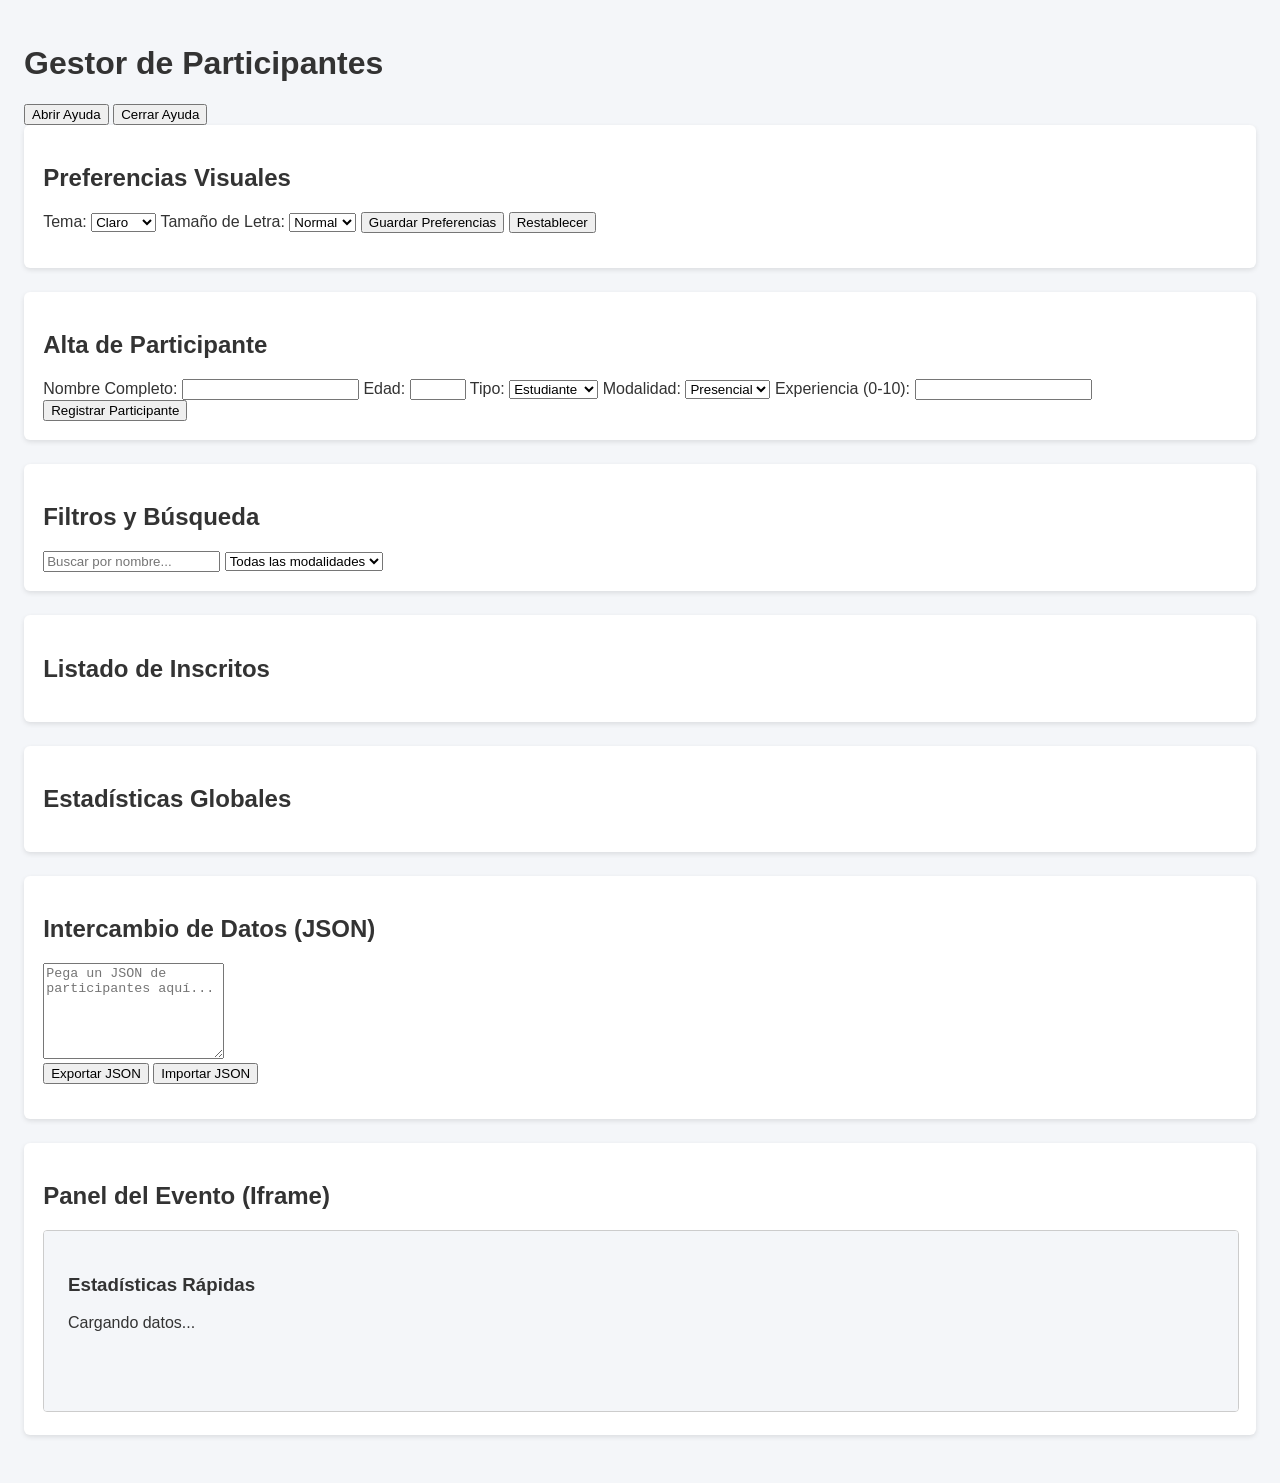
==== index.html @ df5b06c6 "construir estructura principal con formulario, listado, stats e iframe" ====
<!doctype html>
    <html lang="es">
    <head>
    <meta charset="utf-8">
    <meta name="viewport" content="width=device-width, initial-scale=1.0">
    <title>Gestor de Participantes - UD1</title>
    <link rel="stylesheet" href="css/estilos.css">
    <script src="js/logica.js" defer></script>
    <script src="js/cookies.js" defer></script>
    <script src="js/preferencias.js" defer></script>
    <script src="js/app.js" defer></script>
    </head>
    <body>
    <header>
        <h1>Gestor de Participantes</h1>
        <nav>
        <button id="btn-ayuda" type="button">Abrir Ayuda</button>
        <button id="btn-cerrar-ayuda" type="button">Cerrar Ayuda</button>
        </nav>
    </header>

    <main>
        <section class="caja-seccion">
        <h2>Preferencias Visuales</h2>
        <form id="form-preferencias">
            <label for="select-tema">Tema:</label>
            <select id="select-tema">
            <option value="claro">Claro</option>
            <option value="oscuro">Oscuro</option>
            </select>

            <label for="select-tamano">Tamaño de Letra:</label>
            <select id="select-tamano">
            <option value="normal">Normal</option>
            <option value="grande">Grande</option>
            </select>

            <button type="submit">Guardar Preferencias</button>
            <button id="btn-restablecer-pref" type="button">Restablecer</button>
        </form>
        <p id="msg-preferencias" role="status"></p>
        </section>

        <section class="caja-seccion">
        <h2>Alta de Participante</h2>
        <form id="form-alta" novalidate>
            <label for="nombre">Nombre Completo:</label>
            <input id="nombre" name="nombre" required>

            <label for="edad">Edad:</label>
            <input id="edad" type="number" name="edad" min="0" max="120" required>

            <label for="tipo">Tipo:</label>
            <select id="tipo" name="tipo">
            <option value="estudiante">Estudiante</option>
            <option value="profesional">Profesional</option>
            <option value="invitado">Invitado</option>
            </select>

            <label for="modalidad">Modalidad:</label>
            <select id="modalidad" name="modalidad">
            <option value="presencial">Presencial</option>
            <option value="online">Online</option>
            </select>

            <label for="experiencia">Experiencia (0-10):</label>
            <input id="experiencia" type="number" step="0.1" name="experiencia" required>

            <button type="submit">Registrar Participante</button>
        </form>
        <div id="errores-alta" class="mensajes-error" role="alert"></div>
        </section>

        <section class="caja-seccion">
        <h2>Filtros y Búsqueda</h2>
        <input id="busqueda-nombre" placeholder="Buscar por nombre...">
        <select id="filtro-modalidad">
            <option value="todas">Todas las modalidades</option>
            <option value="presencial">Presencial</option>
            <option value="online">Online</option>
        </select>
        </section>

        <section class="caja-seccion">
        <h2>Listado de Inscritos</h2>
        <div id="contenedor-tarjetas"></div>
        <p id="msg-sin-coincidencias" class="oculto">No se encontraron participantes con los filtros seleccionados.</p>
        </section>

        <section class="caja-seccion">
        <h2>Estadísticas Globales</h2>
        <div id="panel-stats"></div>
        </section>

        <section class="caja-seccion">
        <h2>Intercambio de Datos (JSON)</h2>
        <textarea id="json-area" rows="6" placeholder="Pega un JSON de participantes aquí..."></textarea>
        <div>
            <button id="btn-exportar" type="button">Exportar JSON</button>
            <button id="btn-importar" type="button">Importar JSON</button>
        </div>
        <p id="msg-json-estado" role="status"></p>
        </section>

        <section class="caja-seccion">
        <h2>Panel del Evento (Iframe)</h2>
        <iframe id="iframe-panel" src="panel.html" title="Panel de Resumen del Evento"></iframe>
        </section>
    </main>
    </body>
    </html>
---- css/estilos.css ----
body {
    font-family: Arial, sans-serif;
    margin: 0;
    padding: 1.5rem;
    background-color: #f4f6f9;
    color: #333;
    transition: background-color 0.3s, color 0.3s;
    }

    body.oscuro {
    background-color: #1e1e1e;
    color: #f0f0f0;
    }

    body.grande {
    font-size: 1.2rem;
    }

    .caja-seccion {
    background: #ffffff;
    padding: 1.2rem;
    margin-bottom: 1.5rem;
    border-radius: 6px;
    box-shadow: 0 2px 5px rgba(0,0,0,0.1);
    }

    body.oscuro .caja-seccion {
    background: #2a2a2a;
    box-shadow: 0 2px 5px rgba(255,255,255,0.05);
    }

    .tarjeta-participante {
    border: 1px solid #ccc;
    padding: 1rem;
    margin-bottom: 0.8rem;
    border-radius: 4px;
    }

    .tarjeta-participante.menor-edad {
    border-left: 6px solid #e67e22;
    }

    .tarjeta-participante.mayor-edad {
    border-left: 6px solid #2ecc71;
    }

    .mensajes-error, .error {
    color: #e74c3c;
    font-weight: bold;
    }

    .exito {
    color: #2ecc71;
    font-weight: bold;
    }

    .oculto {
    display: none;
    }

    iframe {
    width: 100%;
    height: 180px;
    border: 1px solid #ccc;
    border-radius: 4px;
    }
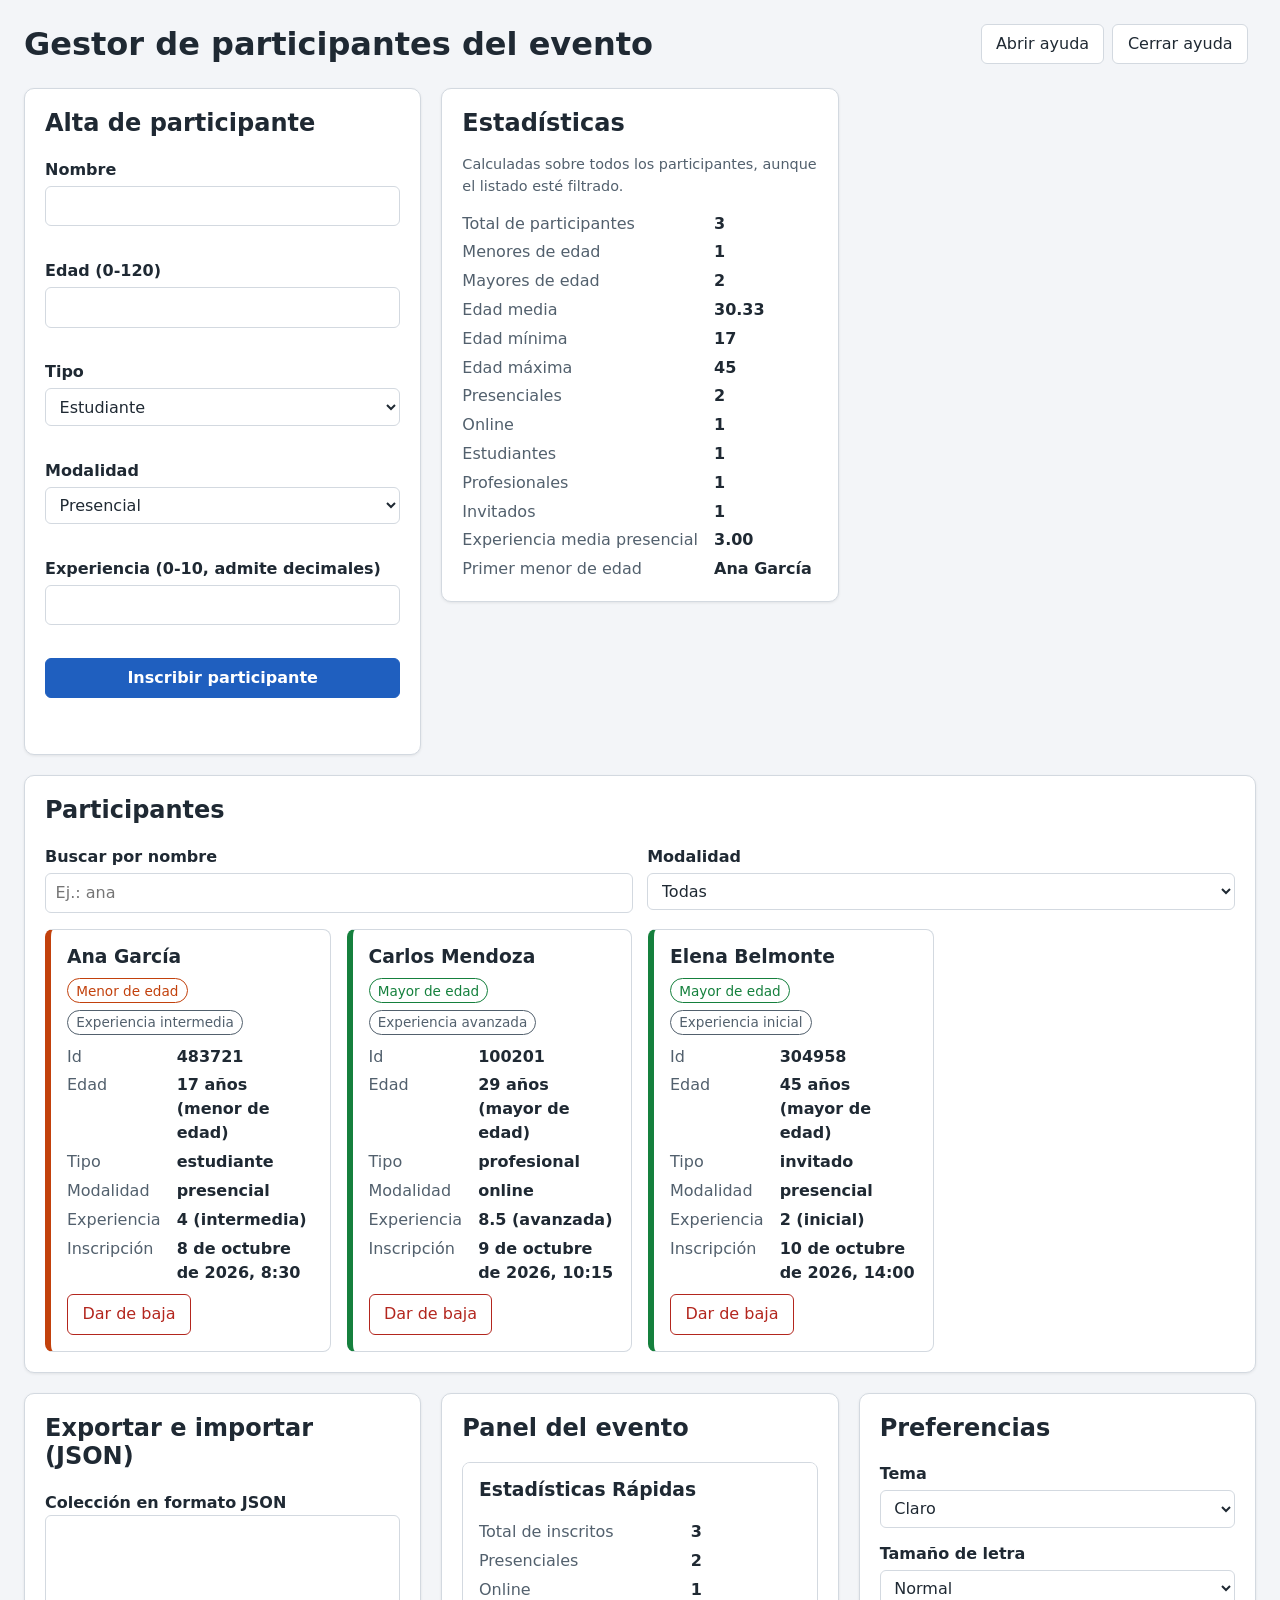
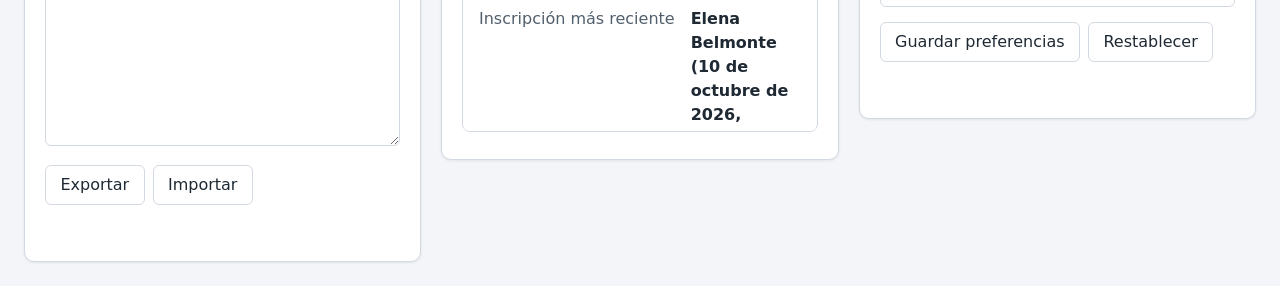
==== commit e1b52651: "Update index.html" ====
--- a/index.html
+++ b/index.html
@@ -1,111 +1,140 @@
-    <!doctype html>
-    <html lang="es">
-    <head>
-    <meta charset="utf-8">
-    <meta name="viewport" content="width=device-width, initial-scale=1.0">
-    <title>Gestor de Participantes - UD1</title>
-    <link rel="stylesheet" href="css/estilos.css">
-    <script src="js/logica.js" defer></script>
-    <script src="js/cookies.js" defer></script>
-    <script src="js/preferencias.js" defer></script>
-    <script src="js/app.js" defer></script>
-    </head>
-    <body>
-    <header>
-        <h1>Gestor de Participantes</h1>
-        <nav>
-        <button id="btn-ayuda" type="button">Abrir Ayuda</button>
-        <button id="btn-cerrar-ayuda" type="button">Cerrar Ayuda</button>
-        </nav>
-    </header>
+<!doctype html>
+<html lang="es">
+<head>
+  <meta charset="utf-8">
+  <link rel="icon" href="data:,">
+  <meta name="viewport" content="width=device-width, initial-scale=1">
+  <title>Gestor de participantes del evento</title>
+  <link rel="stylesheet" href="css/estilos.css">
+  <!-- defer: se descargan en paralelo y se ejecutan en este orden cuando el DOM ya está construido -->
+  <script src="js/logica.js" defer></script>
+  <script src="js/cookies.js" defer></script>
+  <script src="js/preferencias.js" defer></script>
+  <script src="js/app.js" defer></script>
+</head>
+<body>
+  <header class="cabecera">
+    <h1>Gestor de participantes del evento</h1>
+    <nav class="acciones-ayuda" aria-label="Ayuda">
+      <button id="btn-ayuda" type="button">Abrir ayuda</button>
+      <button id="btn-cerrar-ayuda" type="button">Cerrar ayuda</button>
+      <p id="msg-ayuda" class="mensaje" role="status" aria-live="polite"></p>
+    </nav>
+  </header>
 
-    <main>
-        <section class="caja-seccion">
-        <h2>Preferencias Visuales</h2>
-        <form id="form-preferencias">
-            <label for="select-tema">Tema:</label>
-            <select id="select-tema">
-            <option value="claro">Claro</option>
-            <option value="oscuro">Oscuro</option>
-            </select>
+  <main class="rejilla">
+    <section class="caja" aria-labelledby="titulo-alta">
+      <h2 id="titulo-alta">Alta de participante</h2>
+      <form id="form-alta" novalidate>
+        <div class="campo">
+          <label for="nombre">Nombre</label>
+          <input id="nombre" name="nombre" type="text" autocomplete="name" maxlength="80">
+          <span class="error-campo" data-error-de="nombre"></span>
+        </div>
 
-            <label for="select-tamano">Tamaño de Letra:</label>
-            <select id="select-tamano">
-            <option value="normal">Normal</option>
-            <option value="grande">Grande</option>
-            </select>
+        <div class="campo">
+          <label for="edad">Edad (0-120)</label>
+          <input id="edad" name="edad" type="text" inputmode="numeric">
+          <span class="error-campo" data-error-de="edad"></span>
+        </div>
 
-            <button type="submit">Guardar Preferencias</button>
-            <button id="btn-restablecer-pref" type="button">Restablecer</button>
-        </form>
-        <p id="msg-preferencias" role="status"></p>
-        </section>
-
-        <section class="caja-seccion">
-        <h2>Alta de Participante</h2>
-        <form id="form-alta" novalidate>
-            <label for="nombre">Nombre Completo:</label>
-            <input id="nombre" name="nombre" required>
-
-            <label for="edad">Edad:</label>
-            <input id="edad" type="number" name="edad" min="0" max="120" required>
-
-            <label for="tipo">Tipo:</label>
-            <select id="tipo" name="tipo">
+        <div class="campo">
+          <label for="tipo">Tipo</label>
+          <select id="tipo" name="tipo">
             <option value="estudiante">Estudiante</option>
             <option value="profesional">Profesional</option>
             <option value="invitado">Invitado</option>
-            </select>
+          </select>
+          <span class="error-campo" data-error-de="tipo"></span>
+        </div>
 
-            <label for="modalidad">Modalidad:</label>
-            <select id="modalidad" name="modalidad">
+        <div class="campo">
+          <label for="modalidad">Modalidad</label>
+          <select id="modalidad" name="modalidad">
             <option value="presencial">Presencial</option>
             <option value="online">Online</option>
-            </select>
+          </select>
+          <span class="error-campo" data-error-de="modalidad"></span>
+        </div>
 
-            <label for="experiencia">Experiencia (0-10):</label>
-            <input id="experiencia" type="number" step="0.1" name="experiencia" required>
+        <div class="campo">
+          <label for="experiencia">Experiencia (0-10, admite decimales)</label>
+          <input id="experiencia" name="experiencia" type="text" inputmode="decimal">
+          <span class="error-campo" data-error-de="experiencia"></span>
+        </div>
 
-            <button type="submit">Registrar Participante</button>
-        </form>
-        <div id="errores-alta" class="mensajes-error" role="alert"></div>
-        </section>
+        <button type="submit" class="principal">Inscribir participante</button>
+      </form>
+      <div id="resumen-errores" class="resumen-errores oculto" role="alert"></div>
+      <p id="msg-alta" class="mensaje" role="status" aria-live="polite"></p>
+    </section>
 
-        <section class="caja-seccion">
-        <h2>Filtros y Búsqueda</h2>
-        <input id="busqueda-nombre" placeholder="Buscar por nombre...">
-        <select id="filtro-modalidad">
-            <option value="todas">Todas las modalidades</option>
+    <section class="caja" aria-labelledby="titulo-estadisticas">
+      <h2 id="titulo-estadisticas">Estadísticas</h2>
+      <p class="nota">Calculadas sobre todos los participantes, aunque el listado esté filtrado.</p>
+      <dl id="panel-estadisticas" class="lista-datos"></dl>
+    </section>
+
+    <section class="caja ancha" aria-labelledby="titulo-listado">
+      <h2 id="titulo-listado">Participantes</h2>
+      <div class="filtros">
+        <div class="campo">
+          <label for="busqueda-nombre">Buscar por nombre</label>
+          <input id="busqueda-nombre" type="search" placeholder="Ej.: ana">
+        </div>
+        <div class="campo">
+          <label for="filtro-modalidad">Modalidad</label>
+          <select id="filtro-modalidad">
+            <option value="todas">Todas</option>
             <option value="presencial">Presencial</option>
             <option value="online">Online</option>
-        </select>
-        </section>
+          </select>
+        </div>
+      </div>
+      <p id="msg-listado" class="aviso oculto" role="status"></p>
+      <div id="contenedor-tarjetas" class="tarjetas"></div>
+    </section>
 
-        <section class="caja-seccion">
-        <h2>Listado de Inscritos</h2>
-        <div id="contenedor-tarjetas"></div>
-        <p id="msg-sin-coincidencias" class="oculto">No se encontraron participantes con los filtros seleccionados.</p>
-        </section>
+    <section class="caja" aria-labelledby="titulo-json">
+      <h2 id="titulo-json">Exportar e importar (JSON)</h2>
+      <label for="json-area">Colección en formato JSON</label>
+      <textarea id="json-area" rows="10" spellcheck="false"></textarea>
+      <div class="botones">
+        <button id="btn-exportar" type="button">Exportar</button>
+        <button id="btn-importar" type="button">Importar</button>
+      </div>
+      <p id="msg-json" class="mensaje" role="status" aria-live="polite"></p>
+    </section>
 
-        <section class="caja-seccion">
-        <h2>Estadísticas Globales</h2>
-        <div id="panel-stats"></div>
-        </section>
+    <section class="caja" aria-labelledby="titulo-panel">
+      <h2 id="titulo-panel">Panel del evento</h2>
+      <iframe id="iframe-panel" src="panel.html" title="Panel resumen del evento: total de inscritos, modalidades y última inscripción"></iframe>
+    </section>
 
-        <section class="caja-seccion">
-        <h2>Intercambio de Datos (JSON)</h2>
-        <textarea id="json-area" rows="6" placeholder="Pega un JSON de participantes aquí..."></textarea>
-        <div>
-            <button id="btn-exportar" type="button">Exportar JSON</button>
-            <button id="btn-importar" type="button">Importar JSON</button>
+    <section class="caja" aria-labelledby="titulo-preferencias">
+      <h2 id="titulo-preferencias">Preferencias</h2>
+      <form id="form-preferencias">
+        <div class="campo">
+          <label for="select-tema">Tema</label>
+          <select id="select-tema">
+            <option value="claro">Claro</option>
+            <option value="oscuro">Oscuro</option>
+          </select>
         </div>
-        <p id="msg-json-estado" role="status"></p>
-        </section>
-
-        <section class="caja-seccion">
-        <h2>Panel del Evento (Iframe)</h2>
-        <iframe id="iframe-panel" src="panel.html" title="Panel de Resumen del Evento"></iframe>
-        </section>
-    </main>
-    </body>
-    </html>+        <div class="campo">
+          <label for="select-tamano">Tamaño de letra</label>
+          <select id="select-tamano">
+            <option value="normal">Normal</option>
+            <option value="grande">Grande</option>
+          </select>
+        </div>
+        <div class="botones">
+          <button type="submit">Guardar preferencias</button>
+          <button id="btn-restablecer" type="button">Restablecer</button>
+        </div>
+      </form>
+      <p id="msg-preferencias" class="mensaje" role="status" aria-live="polite"></p>
+    </section>
+  </main>
+</body>
+</html>
--- a/css/estilos.css
+++ b/css/estilos.css
@@ -1,66 +1,332 @@
-    body {
-    font-family: Arial, sans-serif;
-    margin: 0;
-    padding: 1.5rem;
-    background-color: #f4f6f9;
-    color: #333;
-    transition: background-color 0.3s, color 0.3s;
-    }
-
-    body.oscuro {
-    background-color: #1e1e1e;
-    color: #f0f0f0;
-    }
-
-    body.grande {
-    font-size: 1.2rem;
-    }
-
-    .caja-seccion {
-    background: #ffffff;
-    padding: 1.2rem;
-    margin-bottom: 1.5rem;
-    border-radius: 6px;
-    box-shadow: 0 2px 5px rgba(0,0,0,0.1);
-    }
-
-    body.oscuro .caja-seccion {
-    background: #2a2a2a;
-    box-shadow: 0 2px 5px rgba(255,255,255,0.05);
-    }
-
-    .tarjeta-participante {
-    border: 1px solid #ccc;
-    padding: 1rem;
-    margin-bottom: 0.8rem;
-    border-radius: 4px;
-    }
-
-    .tarjeta-participante.menor-edad {
-    border-left: 6px solid #e67e22;
-    }
-
-    .tarjeta-participante.mayor-edad {
-    border-left: 6px solid #2ecc71;
-    }
-
-    .mensajes-error, .error {
-    color: #e74c3c;
-    font-weight: bold;
-    }
-
-    .exito {
-    color: #2ecc71;
-    font-weight: bold;
-    }
-
-    .oculto {
-    display: none;
-    }
-
-    iframe {
-    width: 100%;
-    height: 180px;
-    border: 1px solid #ccc;
-    border-radius: 4px;
-    }+/* ---------- Variables de tema ---------- */
+:root {
+  --fondo: #f3f5f8;
+  --superficie: #ffffff;
+  --texto: #1f2933;
+  --texto-suave: #52606d;
+  --borde: #d3d9e0;
+  --acento: #1f5fbf;
+  --acento-texto: #ffffff;
+  --error: #b3261e;
+  --exito: #1e7a3c;
+  --info: #1f5fbf;
+  --menor: #c2410c;
+  --mayor: #15803d;
+  --sombra: 0 1px 3px rgba(0, 0, 0, 0.08);
+}
+
+body.oscuro {
+  --fondo: #15181d;
+  --superficie: #1f242b;
+  --texto: #e6e9ee;
+  --texto-suave: #a7b0bc;
+  --borde: #39414c;
+  --acento: #6ea2f2;
+  --acento-texto: #0d1117;
+  --error: #ff8a80;
+  --exito: #7ddc9a;
+  --info: #9cc2ff;
+  --menor: #fb923c;
+  --mayor: #4ade80;
+  --sombra: none;
+}
+
+/* ---------- Base ---------- */
+* {
+  box-sizing: border-box;
+}
+
+body {
+  margin: 0;
+  padding: 1.5rem;
+  font-family: system-ui, -apple-system, "Segoe UI", Roboto, Arial, sans-serif;
+  font-size: 1rem;
+  line-height: 1.5;
+  background: var(--fondo);
+  color: var(--texto);
+}
+
+body.grande {
+  font-size: 1.25rem;
+}
+
+h1, h2, h3 {
+  line-height: 1.2;
+  margin-top: 0;
+}
+
+label {
+  font-weight: 600;
+}
+
+input, select, textarea, button {
+  font: inherit;
+  color: inherit;
+}
+
+input, select, textarea {
+  width: 100%;
+  padding: 0.45em 0.6em;
+  border: 1px solid var(--borde);
+  border-radius: 6px;
+  background: var(--superficie);
+}
+
+textarea {
+  font-family: ui-monospace, Consolas, monospace;
+  font-size: 0.9em;
+  resize: vertical;
+}
+
+input:focus-visible, select:focus-visible, textarea:focus-visible, button:focus-visible {
+  outline: 3px solid var(--acento);
+  outline-offset: 2px;
+}
+
+[aria-invalid="true"] {
+  border-color: var(--error);
+  border-width: 2px;
+}
+
+button {
+  padding: 0.45em 0.9em;
+  border: 1px solid var(--borde);
+  border-radius: 6px;
+  background: var(--superficie);
+  cursor: pointer;
+}
+
+button:hover {
+  border-color: var(--acento);
+}
+
+button.principal {
+  background: var(--acento);
+  border-color: var(--acento);
+  color: var(--acento-texto);
+  font-weight: 600;
+}
+
+button.peligro {
+  color: var(--error);
+  border-color: var(--error);
+}
+
+/* ---------- Disposición ---------- */
+.cabecera {
+  display: flex;
+  flex-wrap: wrap;
+  align-items: center;
+  justify-content: space-between;
+  gap: 1rem;
+  margin-bottom: 1.5rem;
+}
+
+.cabecera h1 {
+  margin: 0;
+}
+
+.acciones-ayuda {
+  display: flex;
+  flex-wrap: wrap;
+  align-items: center;
+  gap: 0.5rem;
+}
+
+.acciones-ayuda .mensaje {
+  margin: 0;
+}
+
+.rejilla {
+  display: grid;
+  grid-template-columns: repeat(auto-fit, minmax(320px, 1fr));
+  gap: 1.25rem;
+  align-items: start;
+}
+
+.caja {
+  background: var(--superficie);
+  border: 1px solid var(--borde);
+  border-radius: 10px;
+  padding: 1.25rem;
+  box-shadow: var(--sombra);
+}
+
+.caja.ancha {
+  grid-column: 1 / -1;
+}
+
+form {
+  display: grid;
+  gap: 0.9rem;
+}
+
+.campo {
+  display: flex;
+  flex-direction: column;
+  gap: 0.25rem;
+}
+
+.filtros {
+  display: grid;
+  grid-template-columns: repeat(auto-fit, minmax(200px, 1fr));
+  gap: 0.9rem;
+  margin-bottom: 1rem;
+}
+
+.botones {
+  display: flex;
+  flex-wrap: wrap;
+  gap: 0.5rem;
+  margin-top: 0.75rem;
+}
+
+form .botones {
+  margin-top: 0;
+}
+
+/* ---------- Mensajes ---------- */
+.error-campo {
+  color: var(--error);
+  font-size: 0.9em;
+  min-height: 1em;
+}
+
+.resumen-errores {
+  margin-top: 1rem;
+  padding: 0.75rem 1rem;
+  border: 2px solid var(--error);
+  border-radius: 6px;
+  color: var(--error);
+}
+
+.resumen-errores p {
+  margin: 0;
+  font-weight: 600;
+}
+
+.resumen-errores ul {
+  margin: 0.4rem 0 0;
+}
+
+.mensaje {
+  margin: 0.75rem 0 0;
+  min-height: 1.5em;
+}
+
+.mensaje.exito { color: var(--exito); }
+.mensaje.error { color: var(--error); font-weight: 600; }
+.mensaje.info  { color: var(--info); }
+
+.aviso {
+  padding: 0.75rem 1rem;
+  border: 1px dashed var(--borde);
+  border-radius: 6px;
+  color: var(--texto-suave);
+}
+
+.nota {
+  margin-top: -0.25rem;
+  color: var(--texto-suave);
+  font-size: 0.9em;
+}
+
+.oculto {
+  display: none;
+}
+
+/* ---------- Listas de datos (estadísticas, tarjetas, panel) ---------- */
+.lista-datos {
+  display: grid;
+  grid-template-columns: max-content 1fr;
+  gap: 0.3rem 1rem;
+  margin: 0;
+}
+
+.lista-datos dt {
+  color: var(--texto-suave);
+}
+
+.lista-datos dd {
+  margin: 0;
+  font-weight: 600;
+}
+
+/* ---------- Tarjetas ---------- */
+.tarjetas {
+  display: grid;
+  grid-template-columns: repeat(auto-fill, minmax(280px, 1fr));
+  gap: 1rem;
+}
+
+.tarjeta-participante {
+  display: flex;
+  flex-direction: column;
+  gap: 0.6rem;
+  padding: 1rem;
+  border: 1px solid var(--borde);
+  border-left-width: 6px;
+  border-radius: 8px;
+}
+
+.tarjeta-participante.menor-edad { border-left-color: var(--menor); }
+.tarjeta-participante.mayor-edad { border-left-color: var(--mayor); }
+
+.tarjeta-participante h3 {
+  margin: 0;
+}
+
+.tarjeta-participante button {
+  align-self: flex-start;
+}
+
+.etiquetas {
+  display: flex;
+  flex-wrap: wrap;
+  gap: 0.4rem;
+  margin: 0;
+}
+
+.etiqueta {
+  padding: 0.1em 0.6em;
+  border: 1px solid currentColor;
+  border-radius: 999px;
+  font-size: 0.85em;
+}
+
+.etiqueta-menor { color: var(--menor); }
+.etiqueta-mayor { color: var(--mayor); }
+.etiqueta-inicial, .etiqueta-intermedia, .etiqueta-avanzada { color: var(--texto-suave); }
+
+/* ---------- Iframe y panel ---------- */
+iframe {
+  width: 100%;
+  height: 270px;
+  border: 1px solid var(--borde);
+  border-radius: 8px;
+  background: #ffffff;
+}
+
+body.panel-iframe {
+  padding: 1rem;
+  background: #ffffff;
+  color: #1f2933;
+}
+
+body.panel-iframe h2 {
+  font-size: 1.1rem;
+}
+
+.sin-datos {
+  font-weight: 600;
+  color: #52606d;
+}
+
+/* ---------- Página de ayuda ---------- */
+body.pagina-ayuda {
+  max-width: 46rem;
+}
+
+body.pagina-ayuda li {
+  margin-bottom: 0.4rem;
+}
